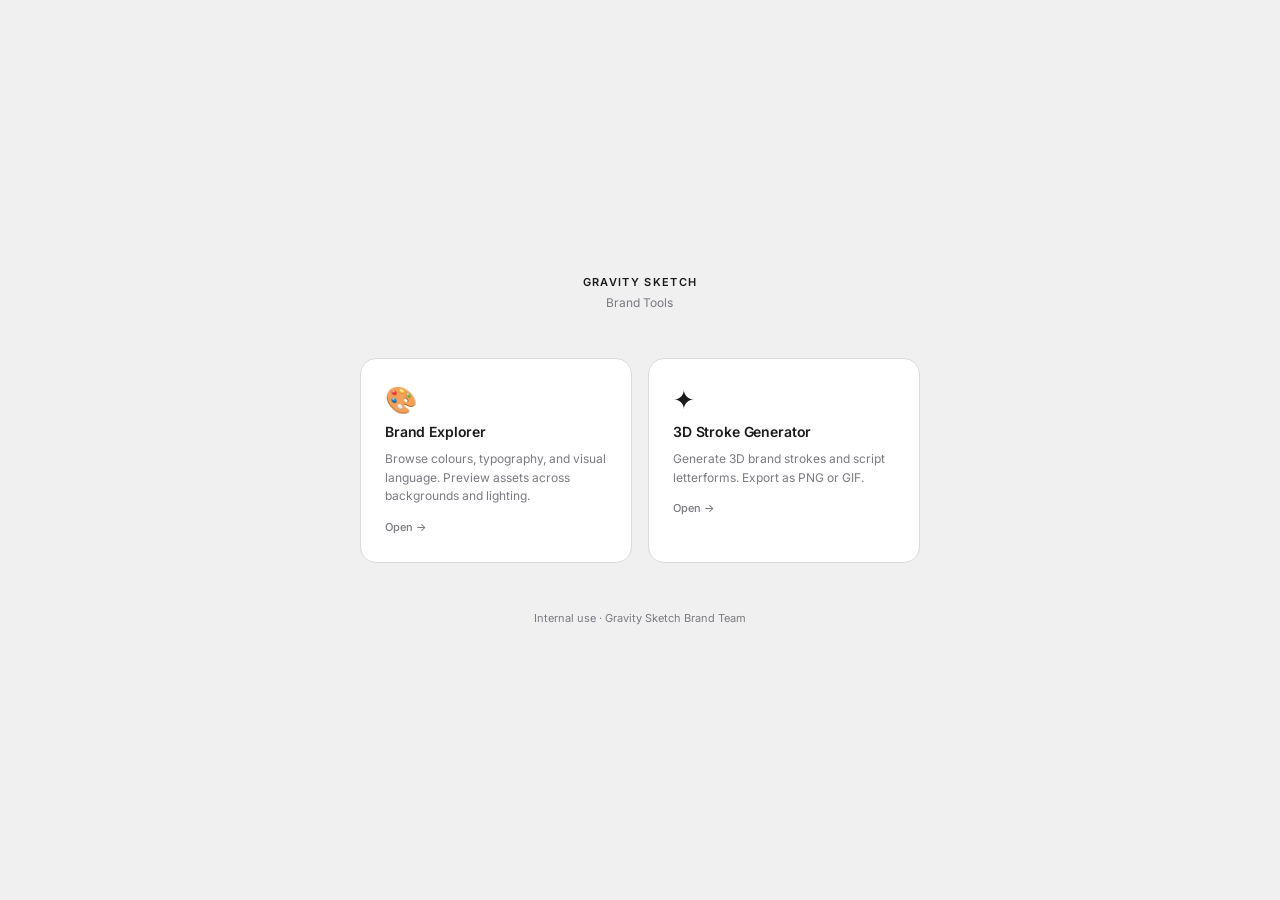
==== index.html @ 77d1e420 "Add hub landing page, fix all localhost links, enable GitHub Pages hosting - index.html: new hub pag" ====
<!DOCTYPE html>
<html lang="en">
<head>
<meta charset="UTF-8">
<meta name="viewport" content="width=device-width, initial-scale=1.0">
<title>Gravity Sketch — Brand Tools</title>
<link rel="preconnect" href="https://fonts.googleapis.com">
<link rel="preconnect" href="https://fonts.gstatic.com" crossorigin>
<link href="https://fonts.googleapis.com/css2?family=Inter:wght@400;500;600;700&display=swap" rel="stylesheet">
<style>
  *, *::before, *::after { box-sizing: border-box; margin: 0; padding: 0; }

  :root {
    --bg:    #f0f0f0;
    --line:  #dadadd;
    --text:  #1a1a1b;
    --muted: #7b7a82;
  }

  html, body {
    height: 100%;
    font-family: 'Inter', system-ui, sans-serif;
    -webkit-font-smoothing: antialiased;
    background: var(--bg);
    color: var(--text);
  }

  body {
    display: flex;
    flex-direction: column;
    align-items: center;
    justify-content: center;
    min-height: 100vh;
    padding: 40px 20px;
    gap: 48px;
  }

  .wordmark {
    font-size: 11px;
    font-weight: 600;
    letter-spacing: 0.12em;
    text-transform: uppercase;
    text-align: center;
  }

  .tagline {
    font-size: 12px;
    color: var(--muted);
    margin-top: 6px;
    text-align: center;
  }

  .grid {
    display: grid;
    grid-template-columns: repeat(auto-fit, minmax(240px, 1fr));
    gap: 16px;
    width: 100%;
    max-width: 560px;
  }

  .card {
    background: #fff;
    border: 1px solid var(--line);
    border-radius: 16px;
    padding: 28px 24px;
    text-decoration: none;
    color: var(--text);
    display: flex;
    flex-direction: column;
    gap: 10px;
    transition: border-color 0.15s, box-shadow 0.15s, transform 0.15s;
  }

  .card:hover {
    border-color: #aaa;
    box-shadow: 0 4px 24px rgba(0,0,0,0.08);
    transform: translateY(-2px);
  }

  .card-icon { font-size: 26px; line-height: 1; }

  .card-title {
    font-size: 14px;
    font-weight: 600;
    letter-spacing: -0.01em;
  }

  .card-desc {
    font-size: 12px;
    color: var(--muted);
    line-height: 1.55;
  }

  .card-arrow {
    font-size: 11px;
    color: var(--muted);
    margin-top: 4px;
    font-weight: 500;
  }

  footer {
    font-size: 11px;
    color: var(--muted);
  }
</style>
</head>
<body>

<div>
  <div class="wordmark">Gravity Sketch</div>
  <div class="tagline">Brand Tools</div>
</div>

<div class="grid">
  <a class="card" href="gravity-sketch-brand-explorer.html">
    <div class="card-icon">🎨</div>
    <div class="card-title">Brand Explorer</div>
    <div class="card-desc">Browse colours, typography, and visual language. Preview assets across backgrounds and lighting.</div>
    <div class="card-arrow">Open →</div>
  </a>

  <a class="card" href="gravity-sketch-3d-generator.html">
    <div class="card-icon">✦</div>
    <div class="card-title">3D Stroke Generator</div>
    <div class="card-desc">Generate 3D brand strokes and script letterforms. Export as PNG or GIF.</div>
    <div class="card-arrow">Open →</div>
  </a>
</div>

<footer>Internal use · Gravity Sketch Brand Team</footer>

</body>
</html>
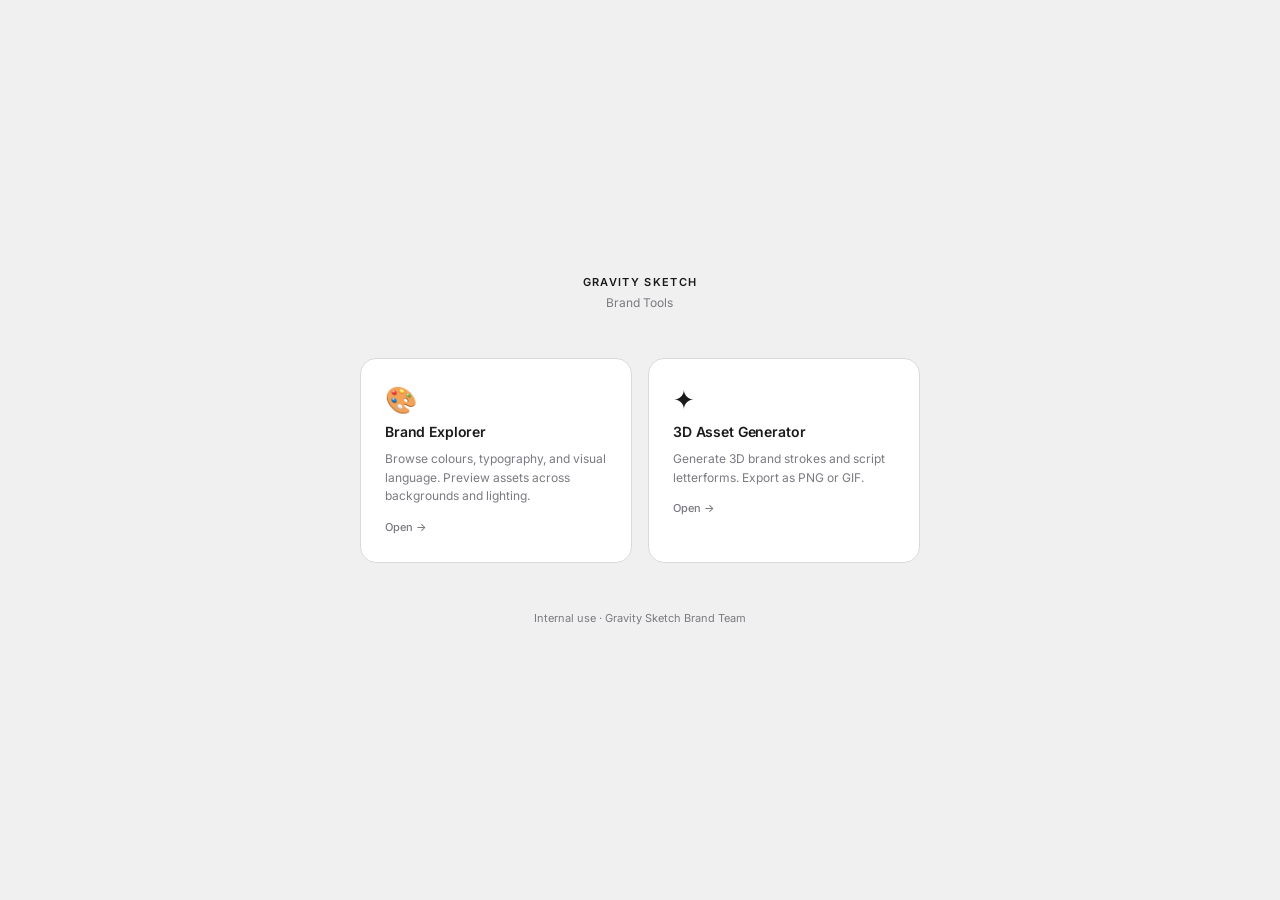
==== commit 1ce273a5: "Rename to 3D Asset Generator, clean up nav, restructure action buttons - Rename "3D Stroke Generator" ====
--- a/index.html
+++ b/index.html
@@ -121,7 +121,7 @@
 
   <a class="card" href="gravity-sketch-3d-generator.html">
     <div class="card-icon">✦</div>
-    <div class="card-title">3D Stroke Generator</div>
+    <div class="card-title">3D Asset Generator</div>
     <div class="card-desc">Generate 3D brand strokes and script letterforms. Export as PNG or GIF.</div>
     <div class="card-arrow">Open →</div>
   </a>
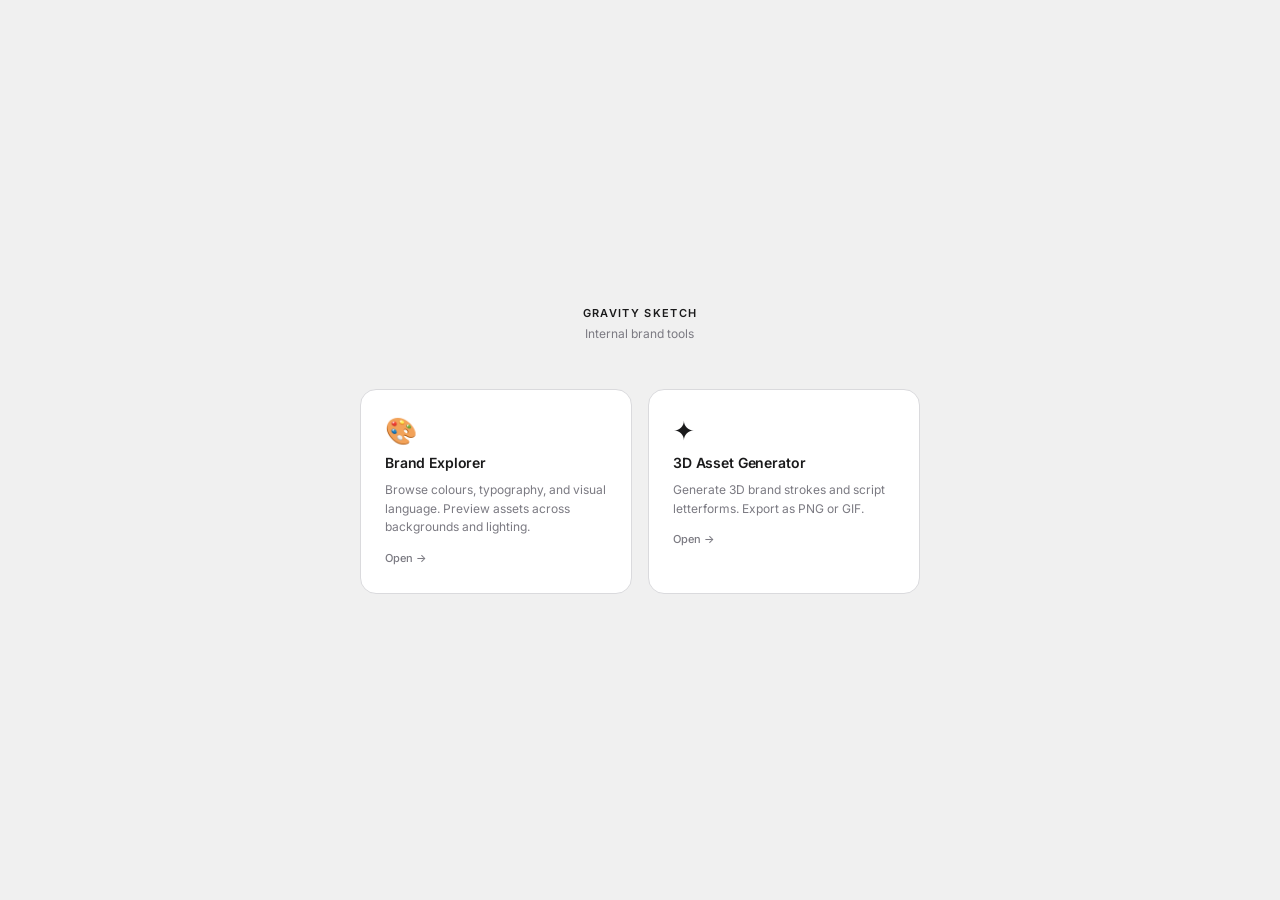
==== commit c1c4b957: "Update index: subtitle to 'Internal brand tools', remove footer Co-Authored-By: Claude Sonnet 4.6 <n" ====
--- a/index.html
+++ b/index.html
@@ -108,7 +108,7 @@
 
 <div>
   <div class="wordmark">Gravity Sketch</div>
-  <div class="tagline">Brand Tools</div>
+  <div class="tagline">Internal brand tools</div>
 </div>
 
 <div class="grid">
@@ -127,7 +127,6 @@
   </a>
 </div>
 
-<footer>Internal use · Gravity Sketch Brand Team</footer>
 
 </body>
 </html>
